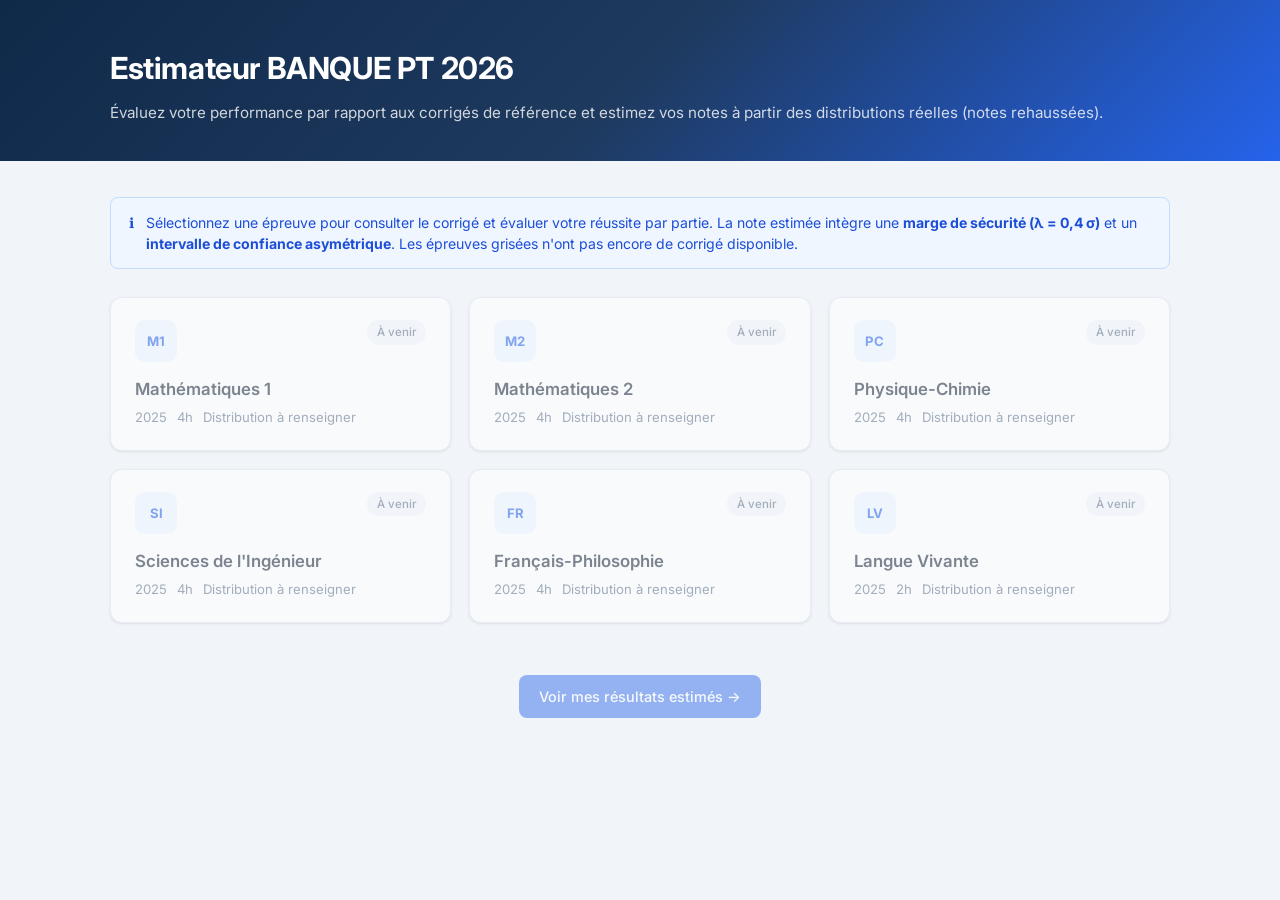
==== index.html @ 106ddd29 "feat: structure complète du site statique MVP - index.html : dashboard avec cards par épreuve (statu" ====
<!DOCTYPE html>
<html lang="fr">
<head>
  <meta charset="UTF-8">
  <meta name="viewport" content="width=device-width, initial-scale=1.0">
  <title>Estimateur BANQUE PT 2026</title>
  <link rel="preconnect" href="https://fonts.googleapis.com">
  <link href="https://fonts.googleapis.com/css2?family=Inter:wght@400;500;600;700&display=swap" rel="stylesheet">
  <link rel="stylesheet" href="css/style.css">
</head>
<body>

  <header class="site-header">
    <div class="container">
      <h1>Estimateur BANQUE PT 2026</h1>
      <p class="subtitle">
        Évaluez votre performance par rapport aux corrigés de référence et estimez vos notes
        à partir des distributions réelles (notes rehaussées).
      </p>
    </div>
  </header>

  <main class="container">

    <div class="info-banner">
      <span>ℹ</span>
      <p>
        Sélectionnez une épreuve pour consulter le corrigé et évaluer votre réussite par partie.
        La note estimée intègre une <strong>marge de sécurité (λ&nbsp;=&nbsp;0,4&thinsp;σ)</strong>
        et un <strong>intervalle de confiance asymétrique</strong>.
        Les épreuves grisées n'ont pas encore de corrigé disponible.
      </p>
    </div>

    <div class="epreuves-grid" id="epreuvesGrid"></div>

    <div class="results-cta">
      <a href="resultats.html" class="btn btn-primary" id="resultsBtn">
        Voir mes résultats estimés →
      </a>
    </div>

  </main>

  <script src="js/data.js"></script>
  <script src="js/model.js"></script>
  <script src="js/app.js"></script>
</body>
</html>
---- css/style.css ----
/* ═══════════════════════════════════════════════════════════════
   BANQUE PT — Estimateur de notes
   ═══════════════════════════════════════════════════════════════ */

*, *::before, *::after { box-sizing: border-box; margin: 0; padding: 0; }

:root {
  --primary:        #2563EB;
  --primary-dark:   #1D4ED8;
  --primary-light:  #EFF6FF;
  --success:        #16A34A;
  --success-light:  #F0FDF4;
  --warning:        #D97706;
  --warning-light:  #FFFBEB;
  --danger:         #DC2626;
  --danger-light:   #FEF2F2;
  --orange:         #EA580C;
  --lime:           #65A30D;

  --bg:             #F1F5F9;
  --surface:        #FFFFFF;
  --text:           #1E293B;
  --text-muted:     #64748B;
  --border:         #E2E8F0;

  --shadow-sm: 0 1px 2px rgba(0,0,0,.06);
  --shadow:    0 1px 3px rgba(0,0,0,.10), 0 1px 2px rgba(0,0,0,.06);
  --shadow-md: 0 4px 6px rgba(0,0,0,.07), 0 2px 4px rgba(0,0,0,.05);

  --radius:    12px;
  --radius-sm: 8px;
  --radius-xs: 6px;
}

body {
  font-family: 'Inter', -apple-system, BlinkMacSystemFont, 'Segoe UI', sans-serif;
  background: var(--bg);
  color: var(--text);
  line-height: 1.6;
  min-height: 100vh;
}

.container {
  max-width: 1100px;
  margin: 0 auto;
  padding: 0 20px;
}

/* ── Typography ─────────────────────────────────────────────── */
h1 { font-size: 1.9rem; font-weight: 700; letter-spacing: -.4px; }
h2 { font-size: 1.4rem; font-weight: 600; }
h3 { font-size: 1.1rem; font-weight: 600; }

/* ── Header ─────────────────────────────────────────────────── */
.site-header {
  background: linear-gradient(135deg, #0F2949 0%, #1E3A5F 50%, #2563EB 100%);
  color: #fff;
  padding: 44px 0 36px;
  margin-bottom: 36px;
}
.site-header .subtitle {
  margin-top: 8px;
  opacity: .8;
  font-size: .95rem;
}
.breadcrumb {
  font-size: .82rem;
  opacity: .65;
  margin-bottom: 10px;
}
.breadcrumb a { color: #fff; text-decoration: none; }
.breadcrumb a:hover { text-decoration: underline; }

/* ── Buttons ────────────────────────────────────────────────── */
.btn {
  display: inline-flex;
  align-items: center;
  gap: 6px;
  padding: 10px 20px;
  border-radius: var(--radius-sm);
  font-weight: 500;
  font-size: .9rem;
  cursor: pointer;
  border: none;
  text-decoration: none;
  transition: all .15s ease;
}
.btn-primary { background: var(--primary); color: #fff; }
.btn-primary:hover { background: var(--primary-dark); }
.btn-secondary { background: #fff; color: var(--primary); border: 1px solid var(--border); }
.btn-secondary:hover { background: var(--primary-light); }
.btn-disabled { opacity: .45; pointer-events: none; }

/* ── Info banner ────────────────────────────────────────────── */
.info-banner {
  display: flex;
  align-items: flex-start;
  gap: 12px;
  background: var(--primary-light);
  border: 1px solid #BFDBFE;
  border-radius: var(--radius-sm);
  padding: 14px 18px;
  margin-bottom: 28px;
  font-size: .88rem;
  color: #1D4ED8;
  line-height: 1.5;
}

/* ── Grade colors ────────────────────────────────────────────── */
.grade-low      { color: var(--danger);  }
.grade-mid-low  { color: var(--orange);  }
.grade-mid      { color: var(--warning); }
.grade-mid-high { color: var(--lime);    }
.grade-high     { color: var(--success); }

/* ── Épreuves grid (index) ──────────────────────────────────── */
.epreuves-grid {
  display: grid;
  grid-template-columns: repeat(auto-fill, minmax(300px, 1fr));
  gap: 18px;
  margin-bottom: 36px;
}

.epreuve-card {
  background: var(--surface);
  border-radius: var(--radius);
  padding: 22px 24px;
  box-shadow: var(--shadow);
  border: 1.5px solid var(--border);
  text-decoration: none;
  color: var(--text);
  transition: transform .2s ease, box-shadow .2s ease, border-color .2s ease;
  display: flex;
  flex-direction: column;
  gap: 14px;
}
.epreuve-card:hover { box-shadow: var(--shadow-md); transform: translateY(-2px); border-color: var(--primary); }
.epreuve-card.unavailable { opacity: .55; cursor: default; }
.epreuve-card.unavailable:hover { transform: none; border-color: var(--border); box-shadow: var(--shadow); }

.card-header { display: flex; align-items: flex-start; justify-content: space-between; }

.card-code {
  width: 42px; height: 42px;
  border-radius: 10px;
  background: var(--primary-light);
  color: var(--primary);
  display: flex; align-items: center; justify-content: center;
  font-weight: 700; font-size: .82rem;
}

.status-badge {
  font-size: .72rem;
  padding: 3px 10px;
  border-radius: 100px;
  font-weight: 500;
}
.status-pending   { background: #F1F5F9; color: var(--text-muted); }
.status-available { background: var(--warning-light); color: var(--warning); }
.status-done      { background: var(--success-light); color: var(--success); }

.card-title { font-size: 1.05rem; font-weight: 600; }
.card-meta  { font-size: .82rem; color: var(--text-muted); display: flex; flex-wrap: wrap; gap: 10px; margin-top: 4px; }

.card-grade { display: flex; align-items: baseline; justify-content: space-between; padding-top: 4px; border-top: 1px solid var(--border); }
.grade-display { font-size: 2rem; font-weight: 700; line-height: 1; }
.grade-denom { font-size: 1rem; opacity: .5; margin-left: 1px; }
.grade-interval { font-size: .75rem; color: var(--text-muted); text-align: right; line-height: 1.6; }

.results-cta { text-align: center; padding: 16px 0 56px; }

/* ── Épreuve detail page ─────────────────────────────────────── */
.epreuve-stats { display: flex; flex-wrap: wrap; gap: 18px; margin-top: 14px; font-size: .88rem; opacity: .82; }
.stat-item { display: flex; align-items: center; gap: 6px; }

.epreuve-layout {
  display: grid;
  grid-template-columns: 1fr 276px;
  gap: 28px;
  align-items: start;
  margin-bottom: 60px;
}

/* Progress bar */
.progress-container { margin-bottom: 20px; }
.progress-label  { display: flex; justify-content: space-between; font-size: .8rem; color: var(--text-muted); margin-bottom: 6px; }
.progress-bar    { height: 5px; background: var(--border); border-radius: 3px; overflow: hidden; }
.progress-fill   { height: 100%; background: var(--primary); border-radius: 3px; transition: width .35s ease; }

/* Partie card */
.partie-card {
  background: var(--surface);
  border-radius: var(--radius);
  border: 1px solid var(--border);
  box-shadow: var(--shadow);
  margin-bottom: 20px;
  overflow: hidden;
}
.partie-header {
  display: flex; justify-content: space-between; align-items: center;
  padding: 16px 22px;
  background: #F8FAFC;
  border-bottom: 1px solid var(--border);
}
.partie-title  { font-weight: 600; font-size: .95rem; }
.partie-points {
  font-size: .75rem; color: var(--text-muted);
  background: var(--border); padding: 3px 10px; border-radius: 100px;
}

/* Questions */
.question-block {
  padding: 20px 22px;
  border-bottom: 1px solid var(--border);
}
.question-block:last-of-type { border-bottom: none; }

.question-num {
  font-size: .74rem; font-weight: 600;
  color: var(--primary);
  text-transform: uppercase; letter-spacing: .5px;
  margin-bottom: 8px;
}
.question-enonce {
  font-size: .9rem; line-height: 1.7;
  padding: 10px 14px;
  background: #F8FAFC;
  border-left: 3px solid var(--primary);
  border-radius: 0 var(--radius-xs) var(--radius-xs) 0;
  margin-bottom: 14px;
}
.corrige-label {
  font-size: .76rem; font-weight: 600;
  color: var(--success);
  margin-bottom: 8px;
}
.question-corrige { font-size: .88rem; line-height: 1.85; }

/* KaTeX display override */
.katex-display { overflow-x: auto; margin: 10px 0; }

/* Assessment section */
.assessment-section {
  background: #F8FAFC;
  border-top: 1.5px solid var(--border);
  padding: 16px 22px;
}
.assessment-label {
  font-size: .82rem; font-weight: 500;
  color: var(--text-muted); margin-bottom: 10px;
}
.assessment-buttons { display: flex; gap: 8px; flex-wrap: wrap; }

.assess-btn {
  flex: 1; min-width: 72px;
  padding: 9px 6px;
  border-radius: var(--radius-sm);
  border: 1.5px solid var(--border);
  background: #fff;
  cursor: pointer;
  text-align: center;
  transition: all .15s ease;
  display: flex; flex-direction: column; align-items: center; gap: 2px;
}
.assess-btn:hover { border-color: var(--primary); }
.assess-pct { font-size: .9rem; font-weight: 600; color: var(--text); }
.assess-lbl { font-size: .68rem; color: var(--text-muted); }

.assess-btn.selected .assess-pct { color: #fff; }
.assess-btn.selected .assess-lbl { color: rgba(255,255,255,.8); }
.assess-btn[data-value="0"].selected   { background: var(--danger);  border-color: var(--danger);  }
.assess-btn[data-value="25"].selected  { background: var(--orange);  border-color: var(--orange);  }
.assess-btn[data-value="50"].selected  { background: var(--warning); border-color: var(--warning); }
.assess-btn[data-value="75"].selected  { background: var(--lime);    border-color: var(--lime);    }
.assess-btn[data-value="100"].selected { background: var(--success); border-color: var(--success); }

/* Grade estimator (sticky sidebar) */
.grade-estimator {
  position: sticky; top: 24px;
  background: var(--surface);
  border-radius: var(--radius);
  padding: 20px;
  box-shadow: var(--shadow-md);
  border: 1px solid var(--border);
}
.estimator-title {
  font-size: .76rem; font-weight: 700;
  color: var(--text-muted);
  text-transform: uppercase; letter-spacing: .7px;
  margin-bottom: 14px;
}
.estimated-grade {
  font-size: 3.2rem; font-weight: 700; line-height: 1;
  text-align: center; margin: 12px 0 4px;
}
.estimator-sublabel {
  font-size: .76rem; color: var(--text-muted); text-align: center; margin-bottom: 16px;
}
.estimator-waiting {
  font-size: .82rem; color: var(--text-muted);
  text-align: center; line-height: 1.5; padding: 8px 0;
}
.estimator-meta {
  margin-top: 14px; font-size: .72rem;
  color: var(--text-muted); line-height: 1.7;
  border-top: 1px solid var(--border); padding-top: 12px;
}

/* Confidence bar */
.confidence-bar {
  position: relative; height: 8px;
  background: var(--border); border-radius: 4px;
  margin: 10px 0 4px; overflow: visible;
}
.confidence-range {
  position: absolute; height: 100%; border-radius: 4px;
  background: var(--primary); opacity: .25;
}
.confidence-point {
  position: absolute; width: 14px; height: 14px;
  background: var(--primary); border: 2px solid #fff;
  border-radius: 50%; top: -3px; transform: translateX(-50%);
  box-shadow: 0 1px 4px rgba(0,0,0,.2);
}
.confidence-labels {
  display: flex; justify-content: space-between;
  font-size: .72rem; color: var(--text-muted);
}

/* Empty state */
.empty-state {
  text-align: center; padding: 64px 20px;
  background: var(--surface); border-radius: var(--radius);
  border: 1px dashed var(--border); color: var(--text-muted);
}
.empty-icon { font-size: 2.5rem; margin-bottom: 16px; }
.empty-state h3 { margin-bottom: 8px; color: var(--text); }
.empty-state p  { font-size: .88rem; line-height: 1.6; }

/* ── Results table ───────────────────────────────────────────── */
.results-table {
  width: 100%; border-collapse: collapse;
  background: var(--surface);
  border-radius: var(--radius); overflow: hidden;
  box-shadow: var(--shadow); border: 1px solid var(--border);
  margin-bottom: 20px;
}
.results-table th {
  background: #F8FAFC;
  padding: 13px 18px;
  text-align: left; font-size: .76rem; font-weight: 600;
  color: var(--text-muted); text-transform: uppercase; letter-spacing: .5px;
  border-bottom: 1px solid var(--border);
}
.results-table td { padding: 15px 18px; border-bottom: 1px solid var(--border); font-size: .88rem; }
.results-table tr:last-child td { border-bottom: none; }
.results-table tr:hover td { background: #F8FAFC; }

.table-sub      { font-size: .75rem; color: var(--text-muted); margin-top: 2px; }
.table-grade    { font-weight: 700; font-size: 1rem; }
.table-interval { color: var(--text-muted); }
.table-pct      { color: var(--text-muted); }
.table-link     { color: var(--primary); font-size: .82rem; text-decoration: none; }
.table-link:hover { text-decoration: underline; }

.disclaimer {
  padding: 14px 18px;
  background: var(--warning-light);
  border: 1px solid #FDE68A;
  border-radius: var(--radius-sm);
  font-size: .8rem;
  color: #92400E;
  line-height: 1.5;
}

/* ── Responsive ─────────────────────────────────────────────── */
@media (max-width: 768px) {
  .epreuve-layout { grid-template-columns: 1fr; }
  .grade-estimator { position: static; order: -1; }
  .assessment-buttons .assess-lbl { display: none; }
  .assess-btn { padding: 10px 4px; }
}
@media (max-width: 520px) {
  h1 { font-size: 1.5rem; }
  .epreuves-grid { grid-template-columns: 1fr; }
  .results-table th:nth-child(3),
  .results-table td:nth-child(3) { display: none; }
}
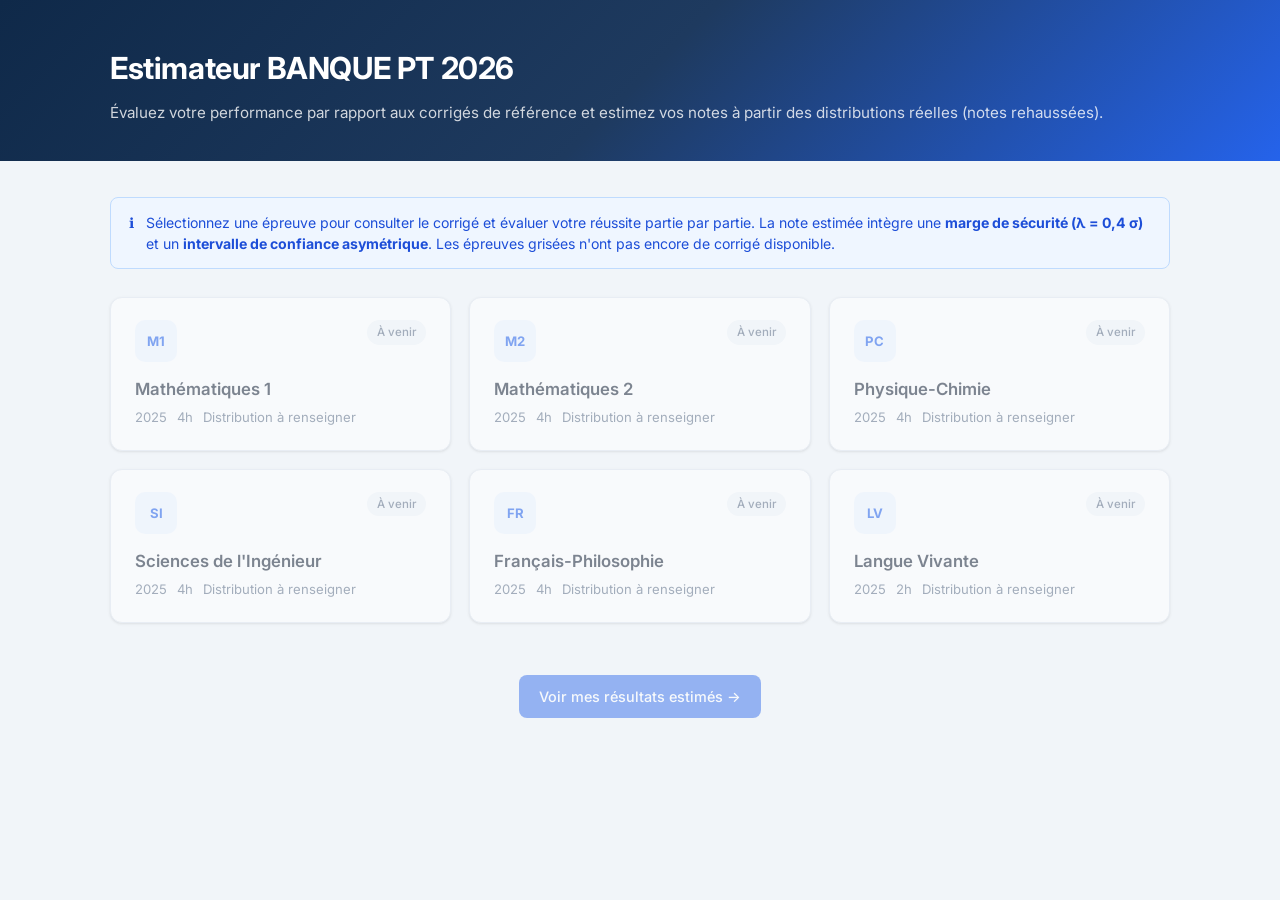
==== commit dccebec7: "refactor: architecture finale GitHub Pages - js/data/catalogue.js : métadonnées centralisées (mu, si" ====
--- a/index.html
+++ b/index.html
@@ -25,8 +25,8 @@
     <div class="info-banner">
       <span>ℹ</span>
       <p>
-        Sélectionnez une épreuve pour consulter le corrigé et évaluer votre réussite par partie.
-        La note estimée intègre une <strong>marge de sécurité (λ&nbsp;=&nbsp;0,4&thinsp;σ)</strong>
+        Sélectionnez une épreuve pour consulter le corrigé et évaluer votre réussite partie par partie.
+        La note estimée intègre une <strong>marge de sécurité (λ = 0,4 σ)</strong>
         et un <strong>intervalle de confiance asymétrique</strong>.
         Les épreuves grisées n'ont pas encore de corrigé disponible.
       </p>
@@ -42,8 +42,9 @@
 
   </main>
 
-  <script src="js/data.js"></script>
+  <script src="js/data/catalogue.js"></script>
   <script src="js/model.js"></script>
+  <script src="js/storage.js"></script>
   <script src="js/app.js"></script>
 </body>
 </html>
